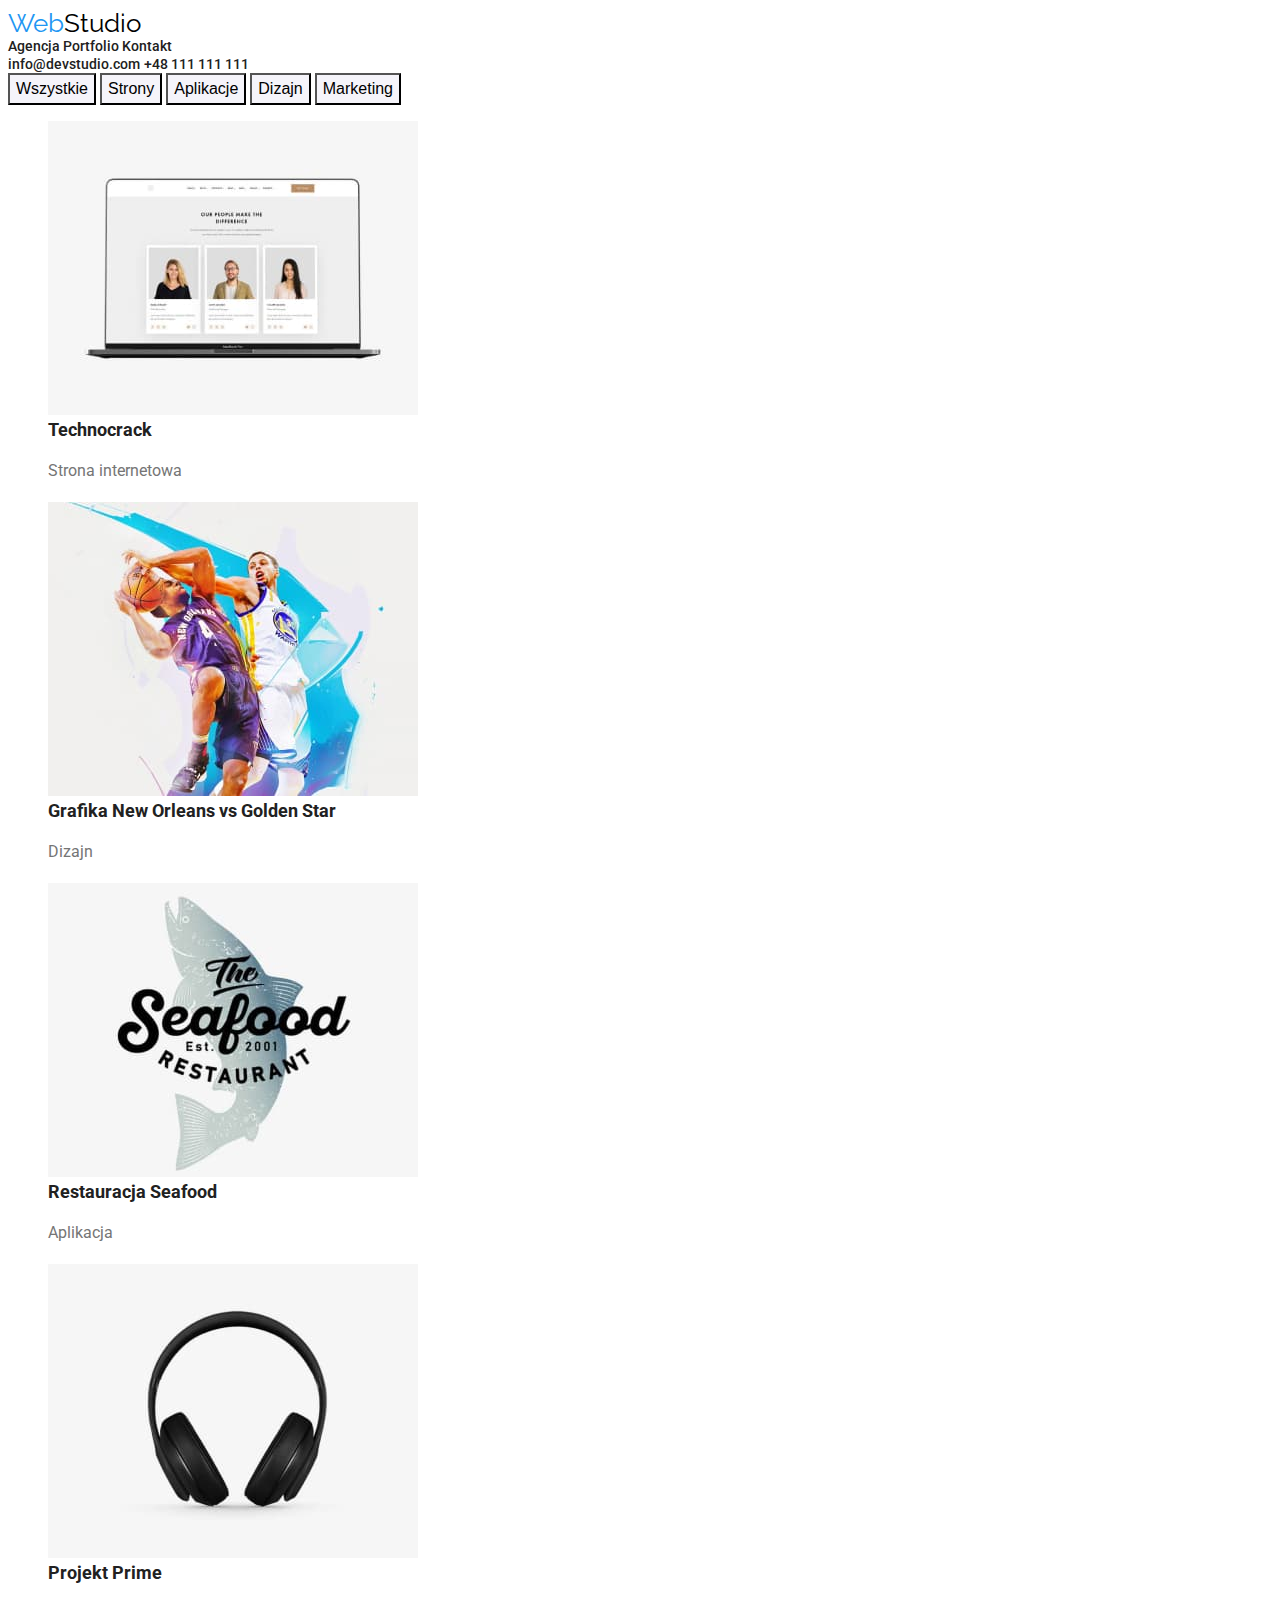
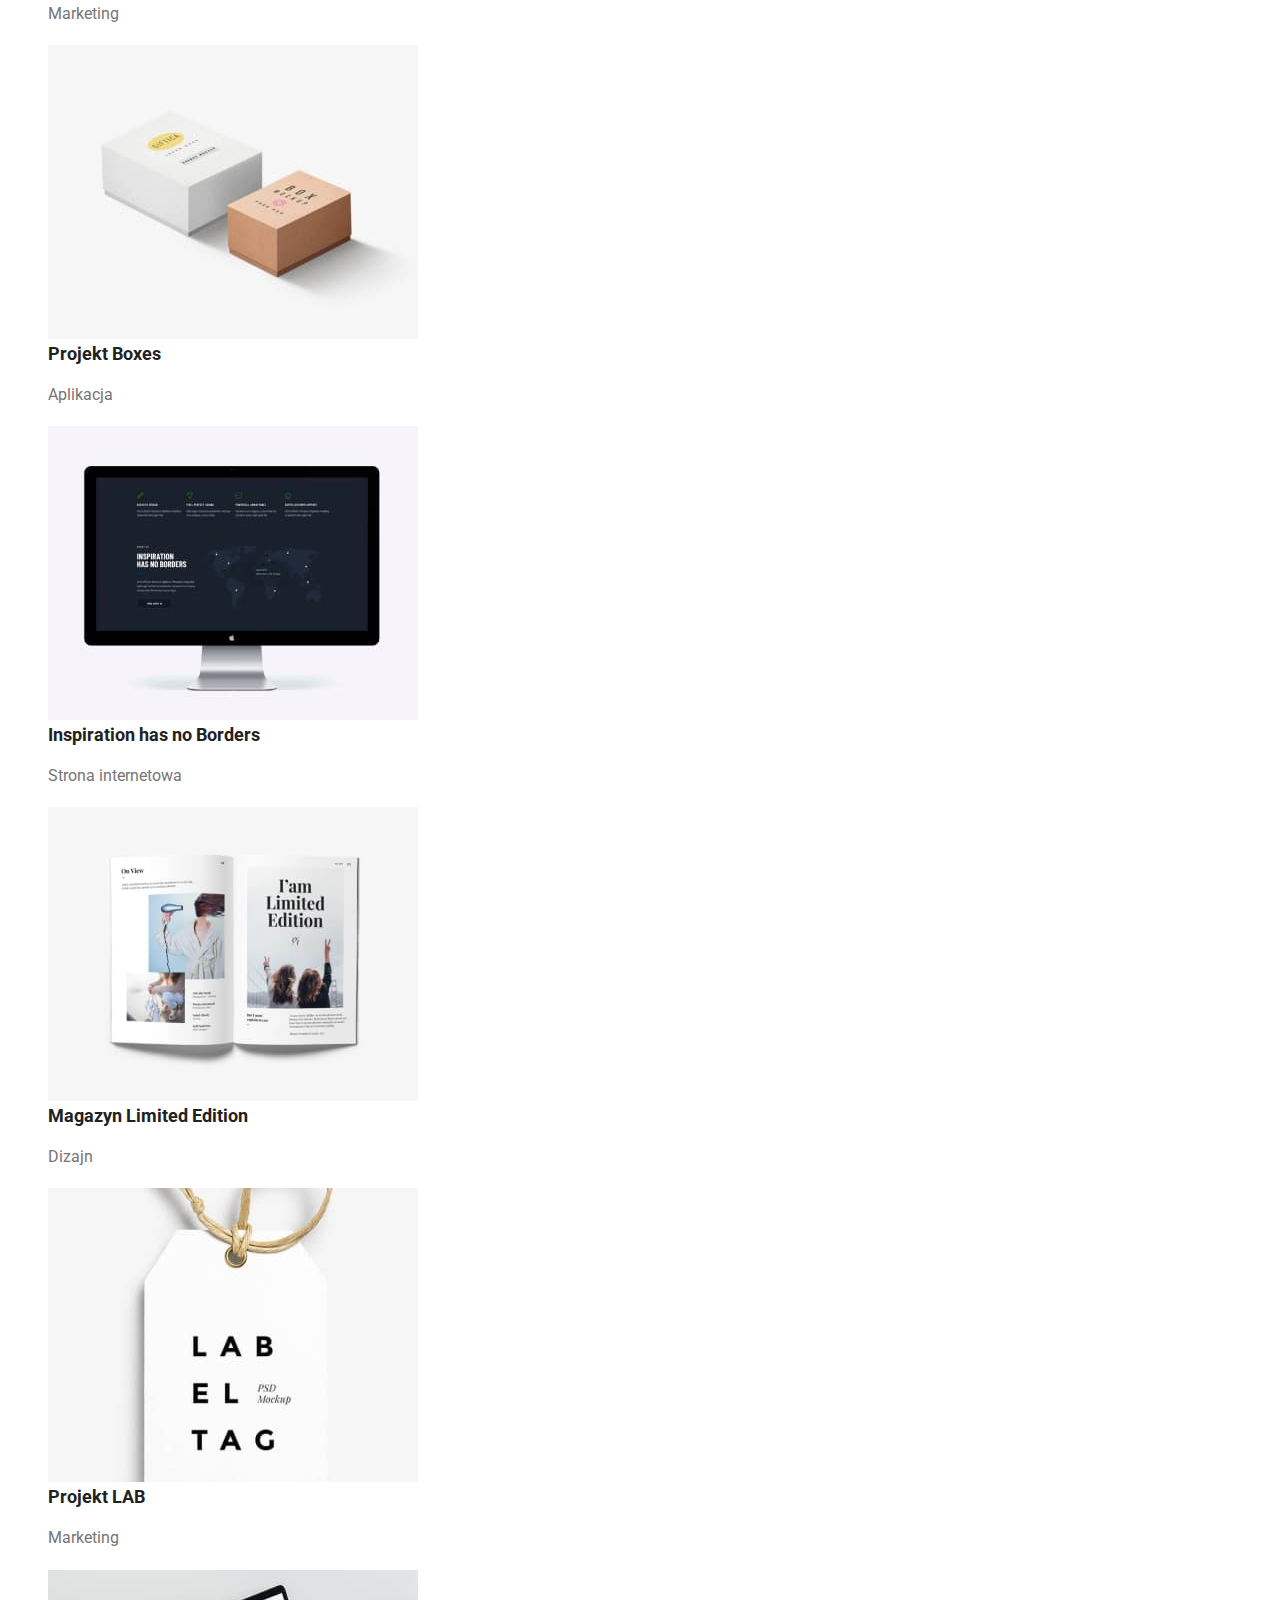
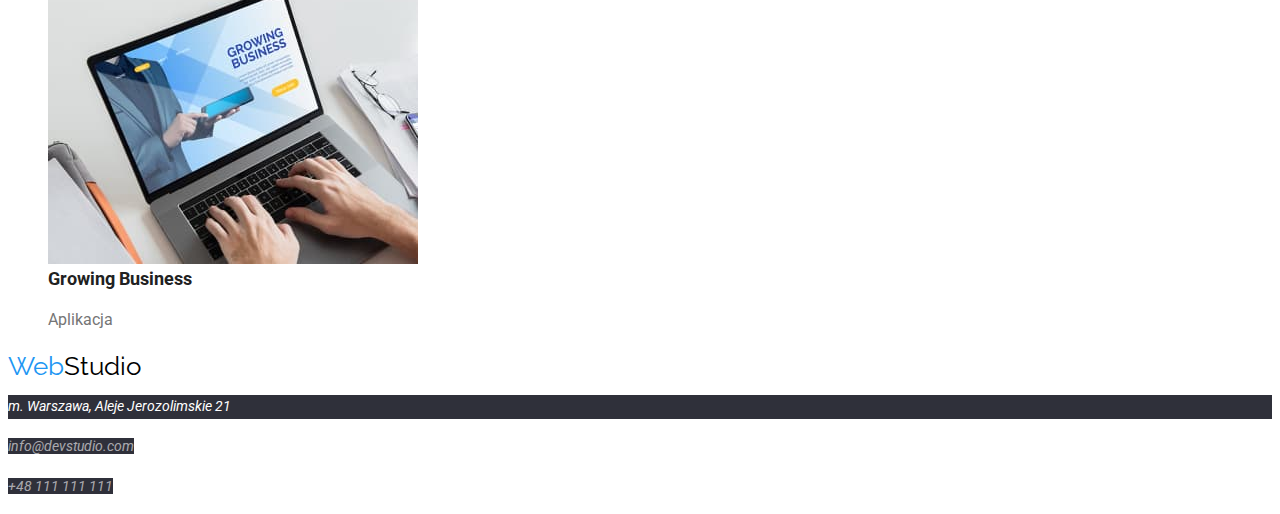
==== portfolio.html @ 7c9293bb "upload from hw-2" ====
<!DOCTYPE html>
<html lang="pl">
  <head>
    <meta charset="UTF-8" />
    <meta http-equiv="X-UA-Compatible" content="IE=edge" />
    <meta name="viewport" content="width=device-width, initial-scale=1.0" />
    <title>Portfolio</title>
    <link rel="preconnect" href="https://fonts.googleapis.com" />
    <link rel="preconnect" href="https://fonts.gstatic.com" crossorigin />
    <link
      href="https://fonts.googleapis.com/css2?family=Raleway:wght@700&family=Roboto:wght@400;500;700;900&display=swap"
      rel="stylesheet"
    />
    <link href="css/styles.css" rel="stylesheet" />
  </head>
  <body>
    <header>
      <a href="/" class="logo"><span class="logo-blue">Web</span>Studio</a>
      <nav class="main-navigation">
        <a href="index.html">Agencja</a>
        <a href="portfolio.html">Portfolio </a>
        <a href="/">Kontakt</a>
      </nav>
      <a href="mailto:info@devstudio.com" class="contact-information"
        >info@devstudio.com</a
      >
      <a href="tel:+48111111111" class="contact-information">+48 111 111 111</a>
    </header>
    <main>
      <div class="filters">
        <button type="button" class="filter-button">Wszystkie</button>
        <button type="button" class="filter-button">Strony</button>
        <button type="button" class="filter-button">Aplikacje</button>
        <button type="button" class="filter-button">Dizajn</button>
        <button type="button" class="filter-button">Marketing</button>
      </div>
      <section>
        <figure>
          <img
            src="images/portfolio-img1.jpg"
            alt="strona internetowa Technocrack"
            width="370"
            height="294"
          />
          <figcaption class="project-title">
            Technocrack
            <p class="project-category">Strona internetowa</p>
          </figcaption>
        </figure>
        <figure>
          <img
            src="images/portfolio-img2.jpg"
            alt="dizajn grafiki sportowej"
            width="370"
            height="294"
          />
          <figcaption class="project-title">
            Grafika New Orleans vs Golden Star
            <p class="project-category">Dizajn</p>
          </figcaption>
        </figure>
        <figure>
          <img
            src="images/portfolio-img3.jpg"
            alt="logo aplikacji restauracji Seafood"
            width="370"
            height="294"
          />
          <figcaption class="project-title">
            Restauracja Seafood
            <p class="project-category">Aplikacja</p>
          </figcaption>
        </figure>
        <figure>
          <img
            src="images/portfolio-img4.jpg"
            alt="słuchawki"
            width="370"
            height="294"
          />
          <figcaption class="project-title">
            Projekt Prime
            <p class="project-category">Marketing</p>
          </figcaption>
        </figure>
        <figure>
          <img
            src="images/portfolio-img5.jpg"
            alt="kartony"
            width="370"
            height="294"
          />
          <figcaption class="project-title">
            Projekt Boxes
            <p class="project-category">Aplikacja</p>
          </figcaption>
        </figure>
        <figure>
          <img
            src="images/portfolio-img6.jpg"
            alt="komputer"
            width="370"
            height="294"
          />
          <figcaption class="project-title">
            Inspiration has no Borders
            <p class="project-category">Strona internetowa</p>
          </figcaption>
        </figure>
        <figure>
          <img
            src="images/portfolio-img7.jpg"
            alt="magazyn otwarty na stronie 22-23"
            width="370"
            height="294"
          />
          <figcaption class="project-title">
            Magazyn Limited Edition
            <p class="project-category">Dizajn</p>
          </figcaption>
        </figure>
        <figure>
          <img
            src="images/portfolio-img8.jpg"
            alt="metka"
            width="370"
            height="294"
          />
          <figcaption class="project-title">
            Projekt LAB
            <p class="project-category">Marketing</p>
          </figcaption>
        </figure>
        <figure>
          <img
            src="images/portfolio-img9.jpg"
            alt="komputer z otwartą aplikacją Growing Business"
            width="370"
            height="294"
          />
          <figcaption class="project-title">
            Growing Business
            <p class="project-category">Aplikacja</p>
          </figcaption>
        </figure>
      </section>
    </main>
    <footer>
      <a href="/" class="logo"><span class="logo-blue">Web</span>Studio</a>
      <address>
        <p class="street-name">m. Warszawa, Aleje Jerozolimskie 21</p>
        <p class="footer-contact-information">
          <a href="mailto:info@devstudio.com">info@devstudio.com</a>
        </p>
        <p class="footer-contact-information">
          <a href="tel:+48111111111">+48 111 111 111</a>
        </p>
      </address>
    </footer>
  </body>
</html>
---- css/styles.css ----
:root {
  --brand-dark-blue: #2f303a;
  --brand-light-blue: #2196f3;
  --main-font-color: #212121;
  --secondary-font-color: #757575;
  --white: #ffffff;
  --grey-background: #f5f4fa;
  --white-faded: rgba(255, 255, 255, 0.6);
}

body {
  font-family: "Roboto", sans-serif;
  color: var(--main-font-color);
}
.logo {
  font-family: "Raleway", sans-serif;
  color: black;
  text-decoration: none;
  font-size: 26px;
}
.logo-blue {
  color: var(--brand-light-blue);
}
.main-navigation {
  font-weight: 500;
  font-size: 14px;
}
.main-navigation a {
  text-decoration: none;
  color: var(--main-font-color);
}

.main-navigation a:visited {
  color: var(--main-font-color);
}

.main-navigation a:hover,
.main-navigation a:focus {
  color: var(--brand-light-blue);
}
.contact-information {
  font-weight: 500;
  font-size: 14px;
  text-decoration: none;
  color: var(--main-font-color);
}
.contact-information:hover,
.contact-information:focus {
  color: var(--brand-light-blue);
}
.slogan {
  color: var(--white);
  background: var(--brand-dark-blue);
  font-weight: 900;
  font-size: 44px;
  line-height: 136%;
}
.order-button {
  background: var(--brand-light-blue);
  color: var(--white);
  font-weight: 700;
  font-size: 16px;
  line-height: 188%;
  cursor: pointer;
}

.order-button:hover {
  color: var(--main-font-color);
  background-color: var(--grey-background);
}

.article-title {
  font-size: 14px;
}
.article-description {
  font-size: 14px;
  line-height: 171%;
  color: var(--secondary-font-color);
}
.section-title {
  font-size: 36px;
}
.team-member {
  font-weight: 500;
  font-size: 16px;
}
.position-name {
  font-size: 16px;
  color: var(--secondary-font-color);
}

.filter-button {
  font-weight: 500;
  font-size: 16px;
  line-height: 162%;
  background: var(--grey-background);
  cursor: pointer;
}
.filter-button:hover,
.filter-button:focus {
  background: var(--brand-light-blue);
  color: var(--white);
}

.street-name {
  color: var(--white);
  background: var(--brand-dark-blue);
  font-size: 14px;
  line-height: 171%;
}
.footer-contact-information a {
  text-decoration: none;
  background: var(--brand-dark-blue);
  font-size: 14px;
  line-height: 171%;
  color: var(--white-faded);
}
.project-title {
  font-weight: 700;
  font-size: 18px;
  line-height: 200%s;
}
.project-category {
  color: var(--secondary-font-color);
  font-weight: 400;
  font-size: 16px;
  line-height: 188%;
}
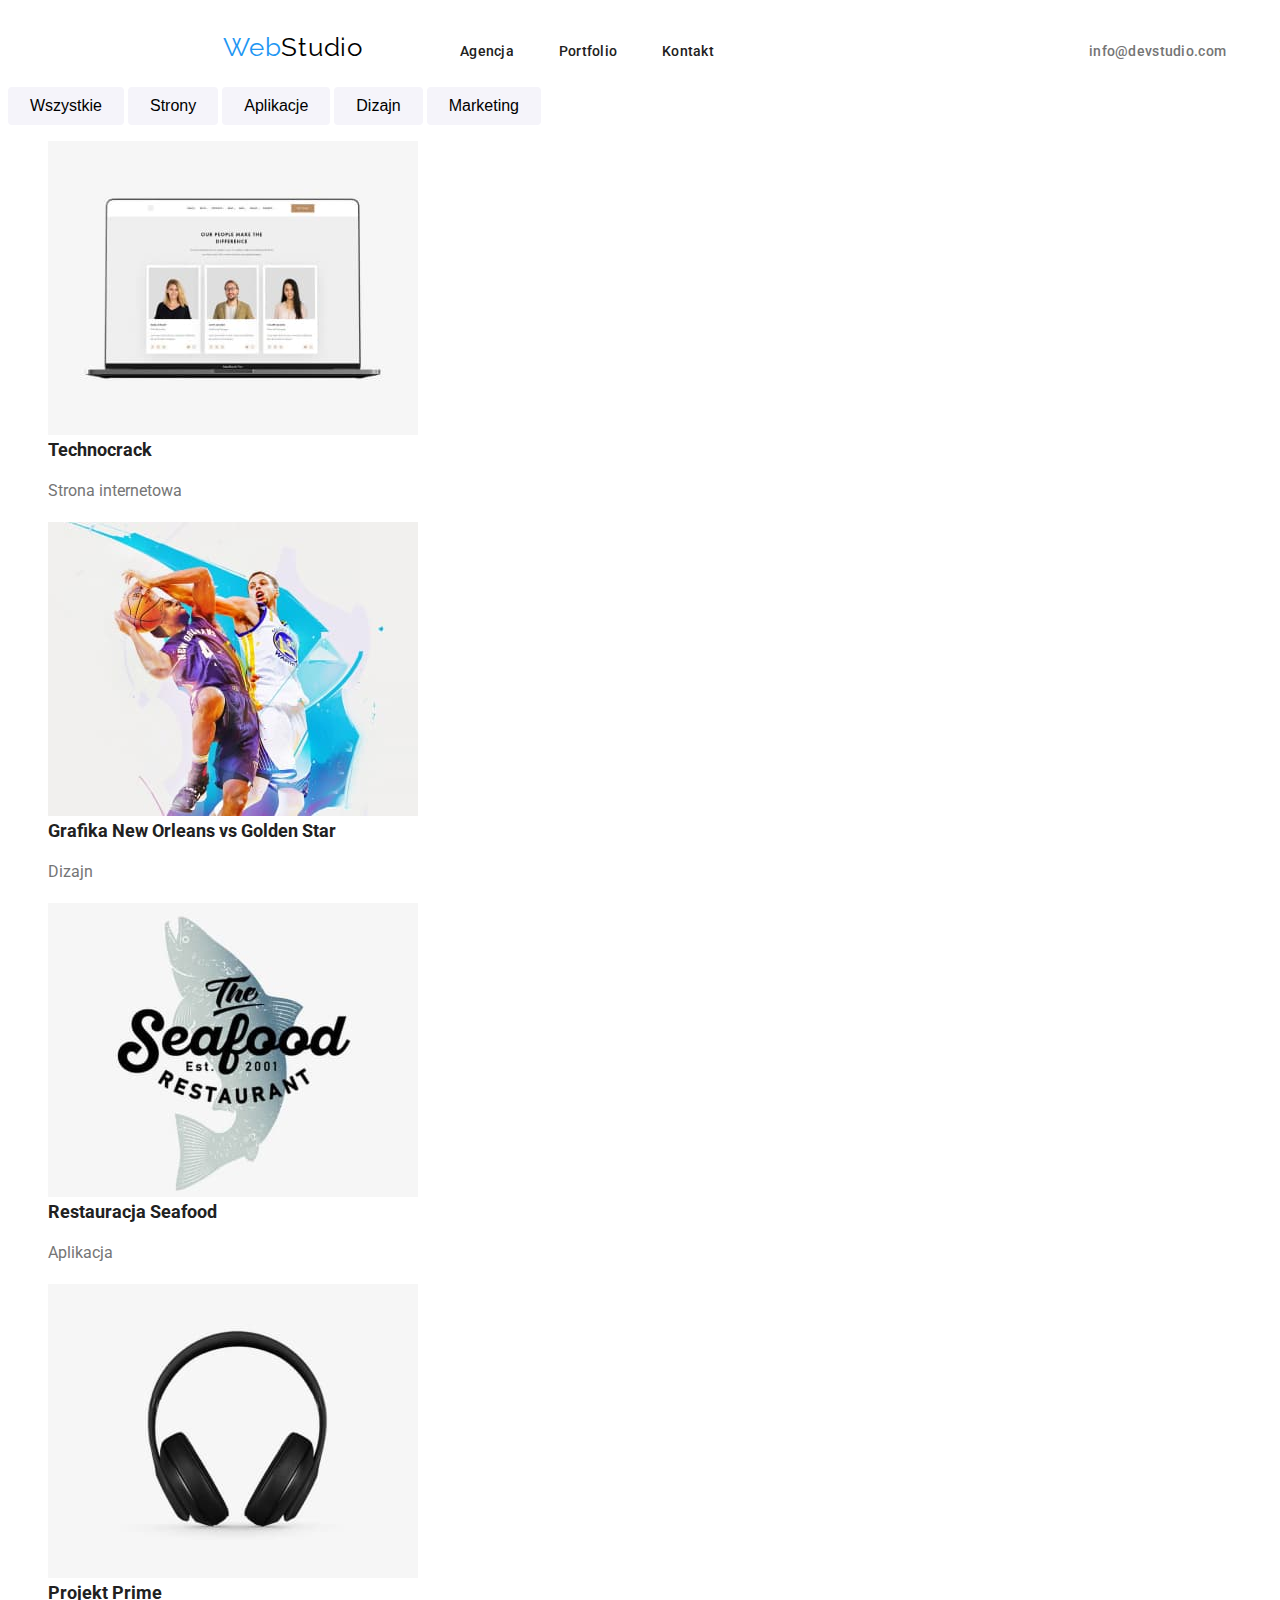
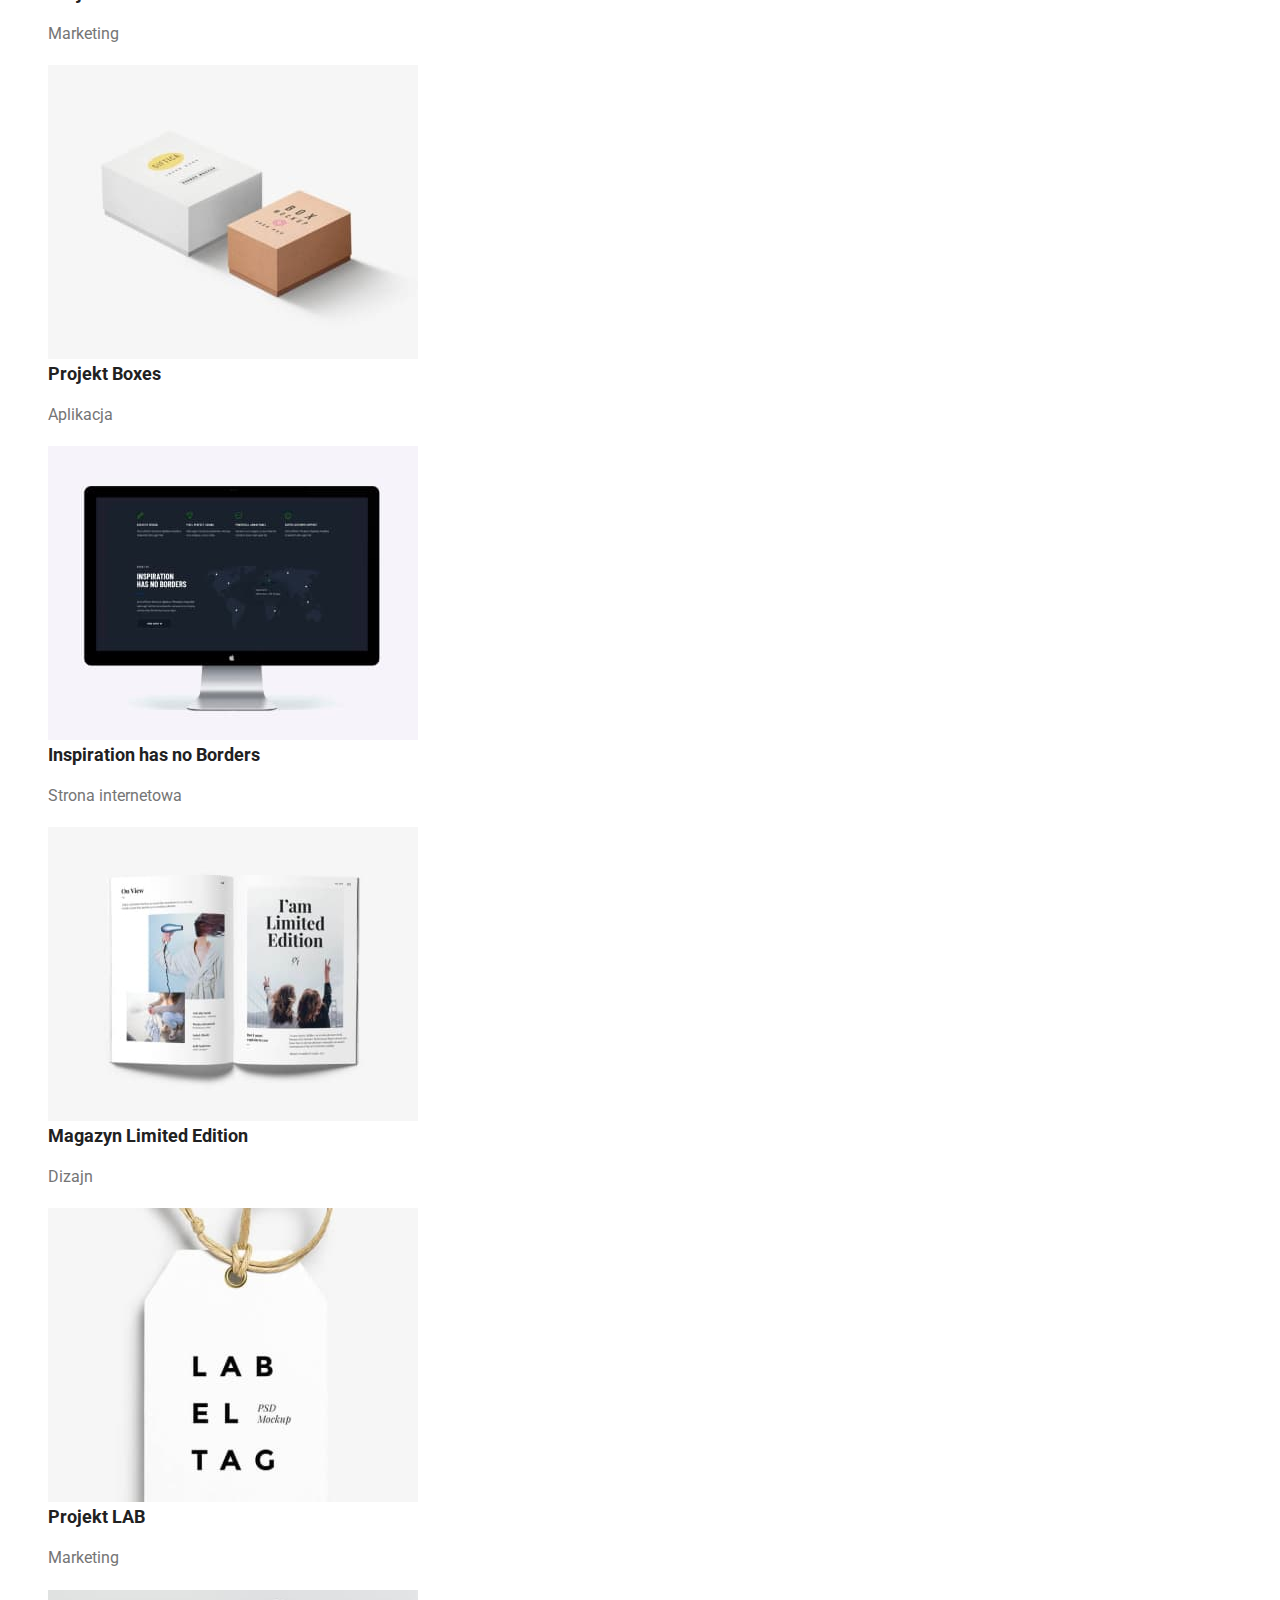
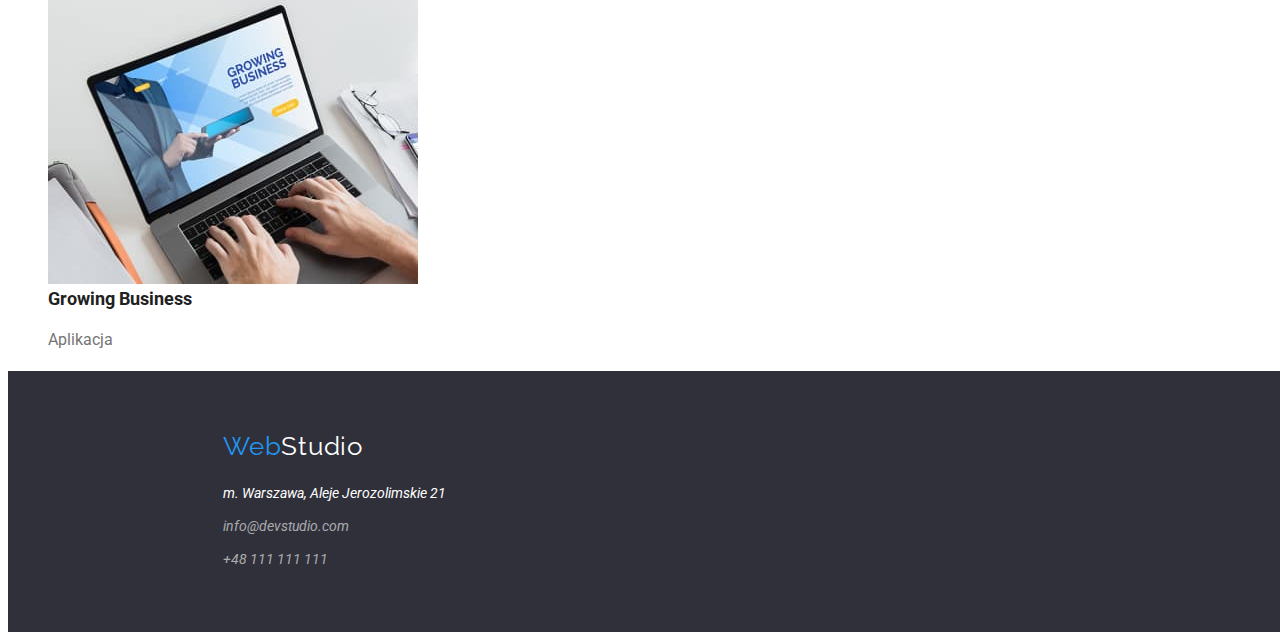
==== commit 41834497: "footer styling" ====
--- a/portfolio.html
+++ b/portfolio.html
@@ -5,6 +5,13 @@
     <meta http-equiv="X-UA-Compatible" content="IE=edge" />
     <meta name="viewport" content="width=device-width, initial-scale=1.0" />
     <title>Portfolio</title>
+    <link
+      rel="stylesheet"
+      href="https://cdnjs.cloudflare.com/ajax/libs/modern-normalize/2.0.0/modern-normalize.min.css"
+      integrity="sha512-4xo8blKMVCiXpTaLzQSLSw3KFOVPWhm/TRtuPVc4WG6kUgjH6J03IBuG7JZPkcWMxJ5huwaBpOpnwYElP/m6wg=="
+      crossorigin="anonymous"
+      referrerpolicy="no-referrer"
+    />
     <link rel="preconnect" href="https://fonts.googleapis.com" />
     <link rel="preconnect" href="https://fonts.gstatic.com" crossorigin />
     <link
@@ -146,7 +153,9 @@
       </section>
     </main>
     <footer>
-      <a href="/" class="logo"><span class="logo-blue">Web</span>Studio</a>
+      <a href="/" class="logo-footer"
+        ><span class="logo-blue">Web</span>Studio</a
+      >
       <address>
         <p class="street-name">m. Warszawa, Aleje Jerozolimskie 21</p>
         <p class="footer-contact-information">
--- a/css/styles.css
+++ b/css/styles.css
@@ -11,12 +11,16 @@
 body {
   font-family: "Roboto", sans-serif;
   color: var(--main-font-color);
+  width: 1600px;
 }
 .logo {
   font-family: "Raleway", sans-serif;
   color: black;
   text-decoration: none;
   font-size: 26px;
+  display: inline-block;
+  margin: 24px 93px 25px 215px;
+  letter-spacing: 0.03em;
 }
 .logo-blue {
   color: var(--brand-light-blue);
@@ -24,6 +28,11 @@
 .main-navigation {
   font-weight: 500;
   font-size: 14px;
+  display: inline-flex;
+  width: 254px;
+  justify-content: space-between;
+  margin-right: 371px;
+  letter-spacing: 0.02em;
 }
 .main-navigation a {
   text-decoration: none;
@@ -42,18 +51,32 @@
   font-weight: 500;
   font-size: 14px;
   text-decoration: none;
-  color: var(--main-font-color);
+  color: var(--secondary-font-color);
+  margin-right: 50px;
+  letter-spacing: 0.02em;
+}
+.contact-information:last-child {
+  margin-right: auto;
 }
 .contact-information:hover,
 .contact-information:focus {
   color: var(--brand-light-blue);
 }
+.container-slogan {
+  background: var(--brand-dark-blue);
+  padding-block: 200px;
+}
 .slogan {
   color: var(--white);
-  background: var(--brand-dark-blue);
   font-weight: 900;
   font-size: 44px;
   line-height: 136%;
+  padding-inline: 452px;
+  margin-top: 0px;
+  margin-bottom: 30px;
+  text-align: center;
+  text-transform: uppercase;
+  letter-spacing: 0.06em;
 }
 .order-button {
   background: var(--brand-light-blue);
@@ -62,6 +85,11 @@
   font-size: 16px;
   line-height: 188%;
   cursor: pointer;
+  border-width: 0px;
+  border-radius: 4px;
+  padding: 10px 41px 10px 42px;
+  margin-left: 700px;
+  letter-spacing: 0.06em;
 }
 
 .order-button:hover {
@@ -69,24 +97,78 @@
   background-color: var(--grey-background);
 }
 
+.articles {
+  display: flex;
+  padding-inline: 215px;
+  padding-block: 94px;
+  justify-content: space-between;
+}
+
 .article-title {
   font-size: 14px;
+  letter-spacing: 0.03em;
+  text-transform: uppercase;
 }
 .article-description {
   font-size: 14px;
   line-height: 171%;
   color: var(--secondary-font-color);
+  letter-spacing: 0.03em;
+  width: 270px;
+  margin-top: 10px;
+  margin-bottom: 0px;
+}
+.articles:last-child {
+  margin-right: 0px;
 }
 .section-title {
   font-size: 36px;
+  text-align: center;
+  line-height: 1.2;
+  margin-top: 0px;
+  margin-bottom: 50px;
+  letter-spacing: 0.03em;
+}
+.activities {
+  padding-bottom: 94px;
+  padding-inline: 215px;
+  font-size: 0px;
+}
+.activities img {
+  display: inline-block;
+  margin-right: 30px;
+}
+.activities img:last-of-type {
+  margin-right: 0px;
+}
+
+.team-members {
+  background-color: var(--grey-background);
+  padding-block: 94px;
+  font-size: 0px;
+  padding-inline: 215px;
 }
 .team-member {
-  font-weight: 500;
-  font-size: 16px;
+  display: inline-block;
+  background-color: var(--white);
+  margin-right: 30px;
+}
+.team-member:last-of-type {
+  margin-right: 0px;
+}
+.team-member-name {
+  font-weight: 500;
+  font-size: 16px;
+  margin-top: 30px;
+  margin-bottom: 10px;
+  text-align: center;
 }
 .position-name {
   font-size: 16px;
   color: var(--secondary-font-color);
+  margin-top: 10px;
+  margin-bottom: 30px;
+  text-align: center;
 }
 
 .filter-button {
@@ -95,6 +177,9 @@
   line-height: 162%;
   background: var(--grey-background);
   cursor: pointer;
+  border-width: 0px;
+  border-radius: 4px;
+  padding: 6px 22px;
 }
 .filter-button:hover,
 .filter-button:focus {
@@ -104,16 +189,34 @@
 
 .street-name {
   color: var(--white);
-  background: var(--brand-dark-blue);
   font-size: 14px;
   line-height: 171%;
+  margin: 0px 1138px 0px 215px;
+}
+footer {
+  background-color: var(--brand-dark-blue);
+}
+.logo-footer {
+  font-family: "Raleway", sans-serif;
+  color: var(--white);
+  text-decoration: none;
+  font-size: 26px;
+  line-height: 1.2;
+  display: inline-block;
+  margin: 60px 1240px 20px 215px;
+  letter-spacing: 0.03em;
 }
 .footer-contact-information a {
   text-decoration: none;
-  background: var(--brand-dark-blue);
   font-size: 14px;
   line-height: 171%;
   color: var(--white-faded);
+}
+.footer-contact-information {
+  margin: 9px 1154px 0px 215px;
+}
+address {
+  padding-bottom: 60px;
 }
 .project-title {
   font-weight: 700;
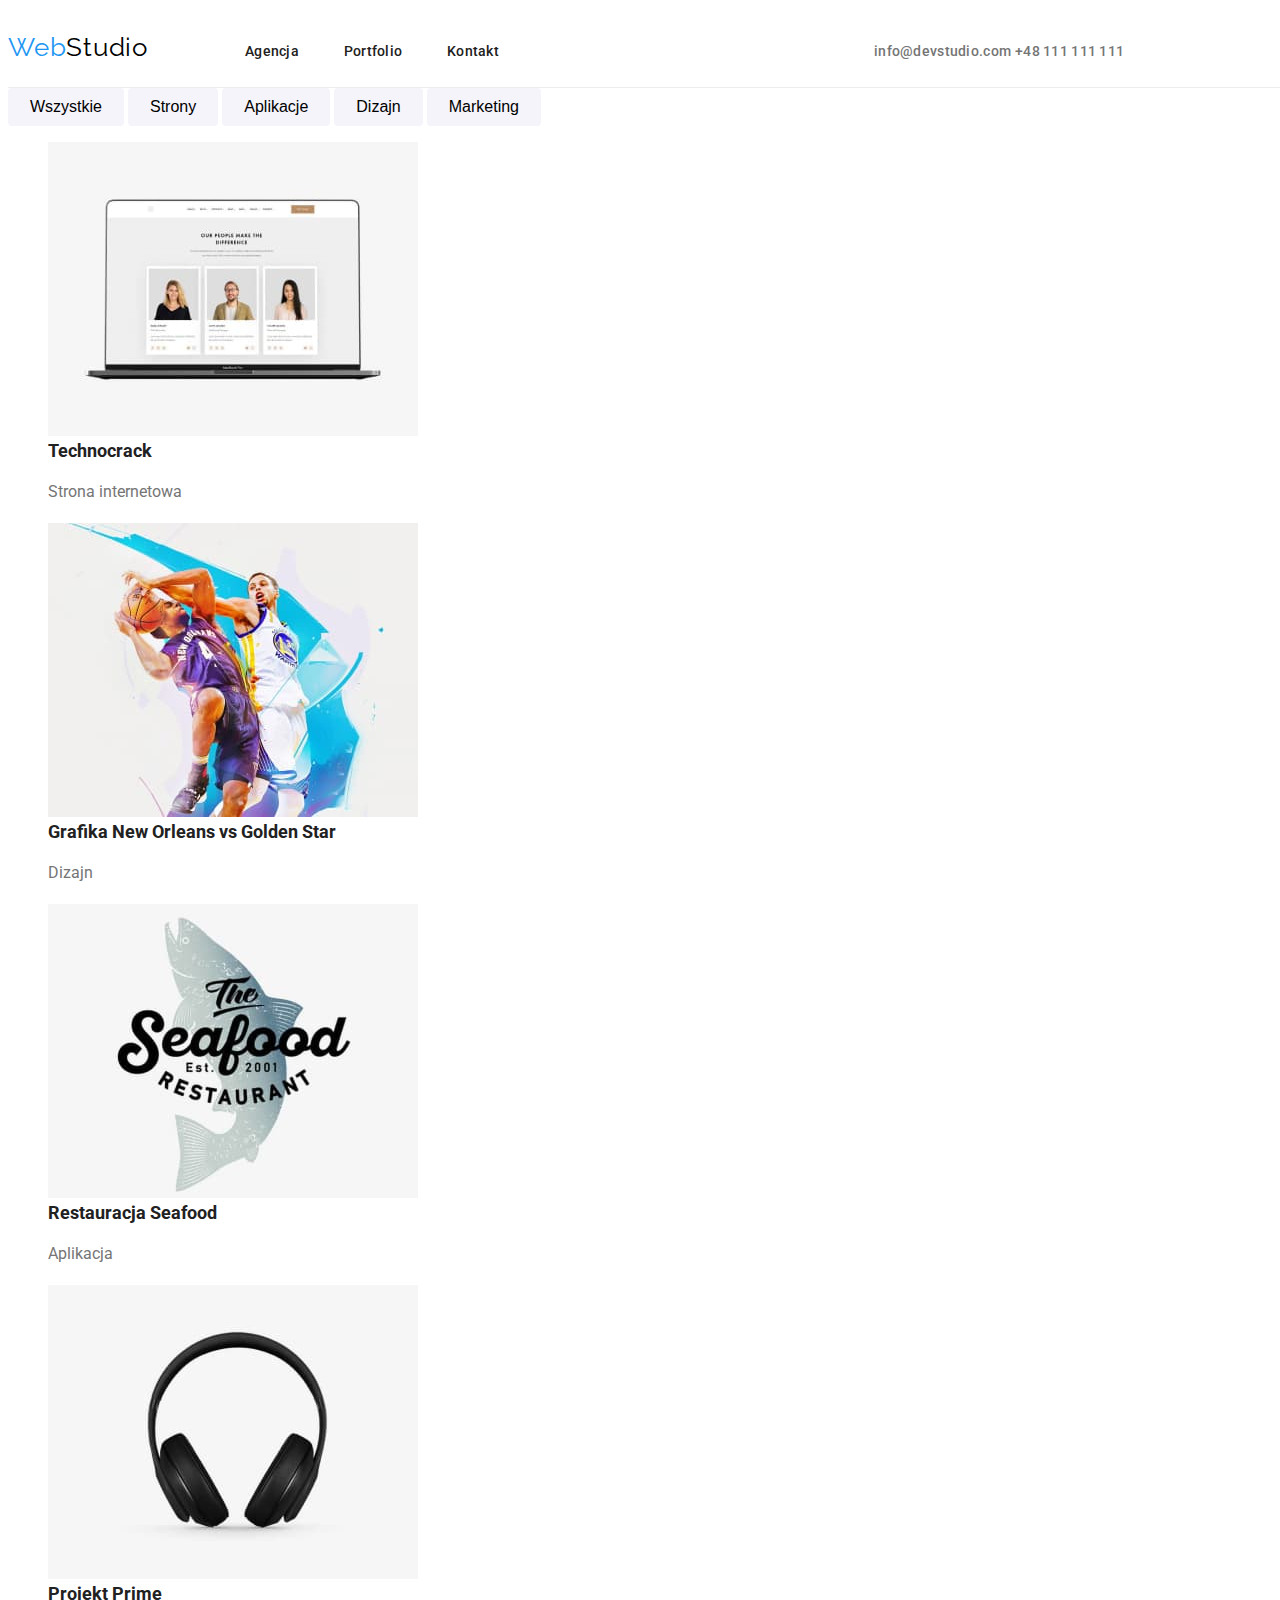
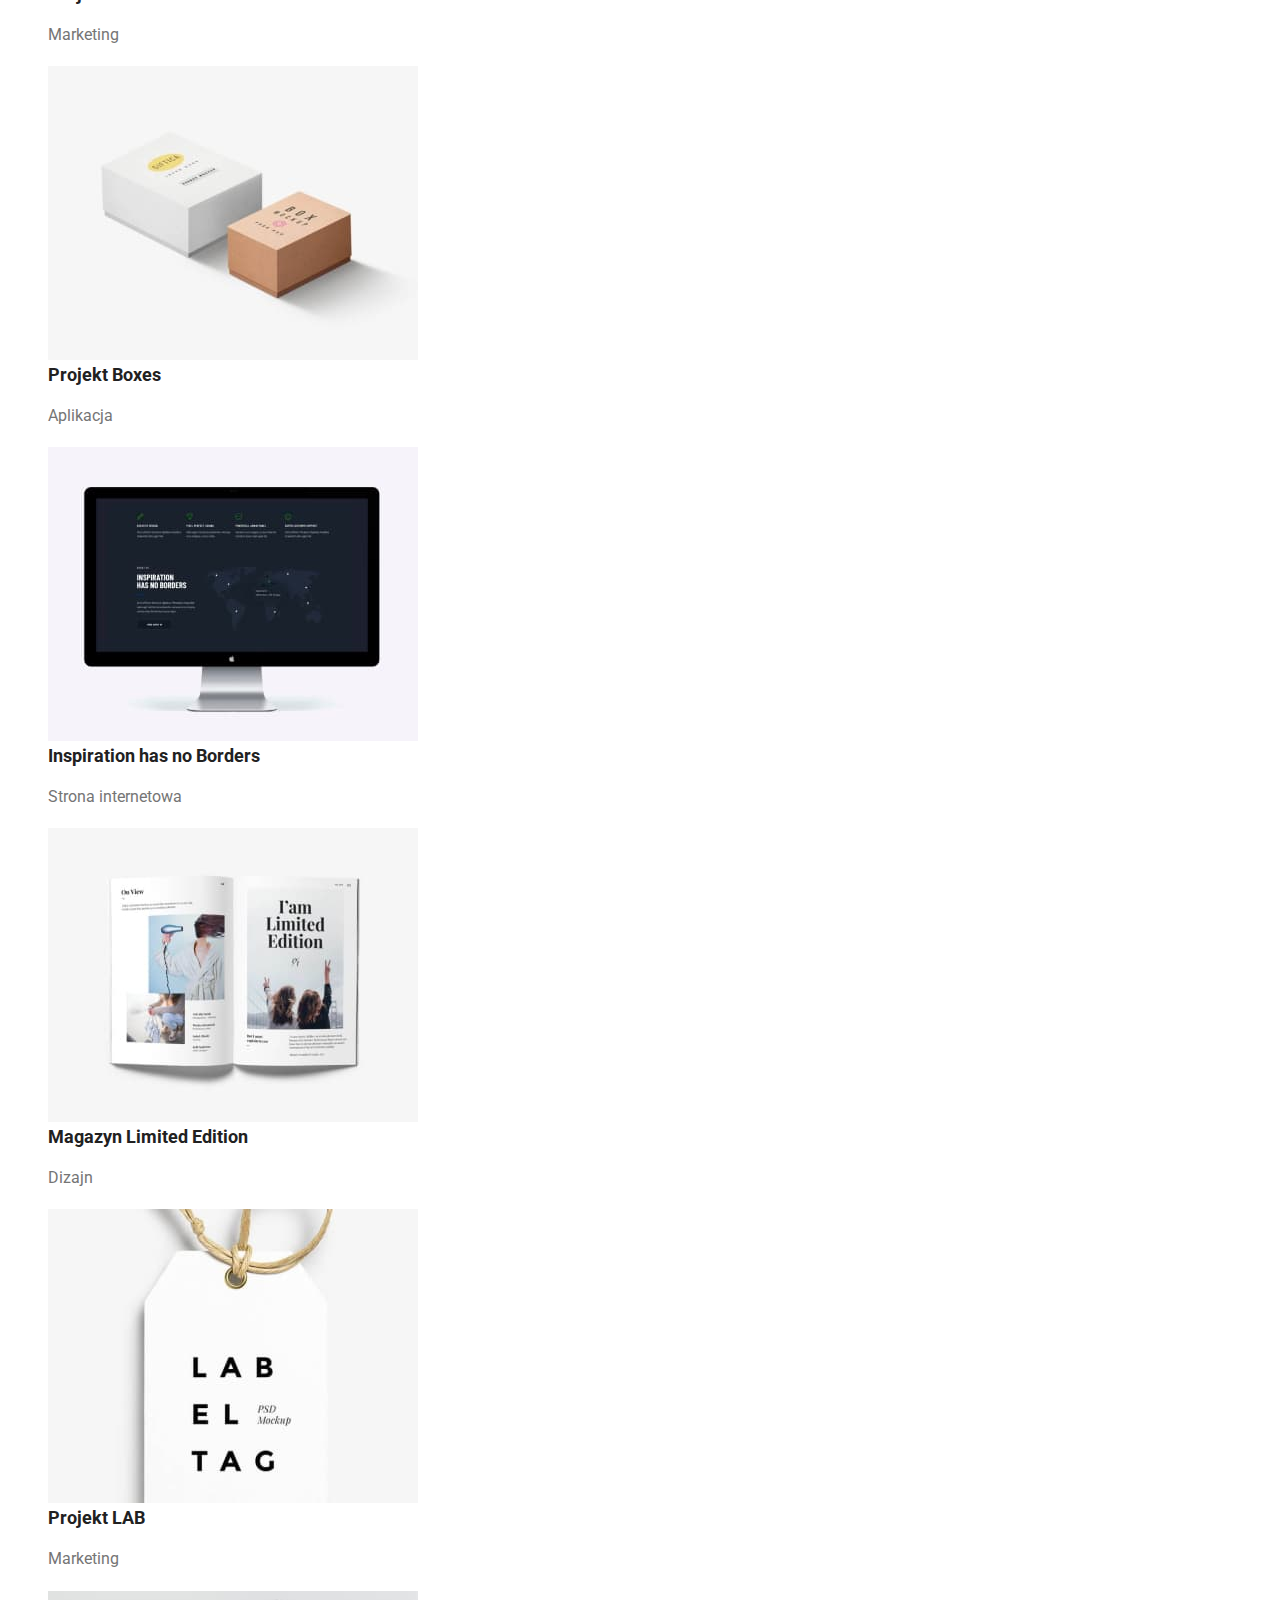
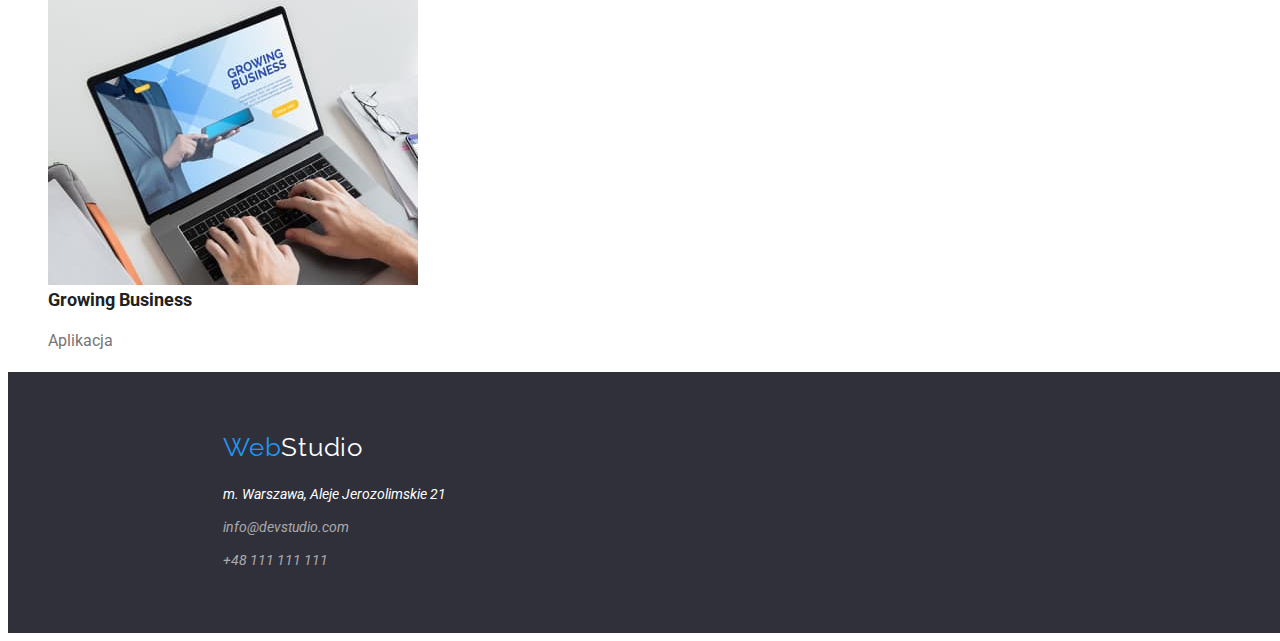
==== commit 5b2d1823: "put footer in 1200px container" ====
--- a/portfolio.html
+++ b/portfolio.html
@@ -153,18 +153,20 @@
       </section>
     </main>
     <footer>
-      <a href="/" class="logo-footer"
-        ><span class="logo-blue">Web</span>Studio</a
-      >
-      <address>
-        <p class="street-name">m. Warszawa, Aleje Jerozolimskie 21</p>
-        <p class="footer-contact-information">
-          <a href="mailto:info@devstudio.com">info@devstudio.com</a>
-        </p>
-        <p class="footer-contact-information">
-          <a href="tel:+48111111111">+48 111 111 111</a>
-        </p>
-      </address>
+      <div class="container">
+        <a href="/" class="logo-footer"
+          ><span class="logo-blue">Web</span>Studio</a
+        >
+        <address>
+          <p class="street-name">m. Warszawa, Aleje Jerozolimskie 21</p>
+          <p class="footer-contact-information">
+            <a href="mailto:info@devstudio.com">info@devstudio.com</a>
+          </p>
+          <p class="footer-contact-information">
+            <a href="tel:+48111111111">+48 111 111 111</a>
+          </p>
+        </address>
+      </div>
     </footer>
   </body>
 </html>
--- a/css/styles.css
+++ b/css/styles.css
@@ -6,12 +6,20 @@
   --white: #ffffff;
   --grey-background: #f5f4fa;
   --white-faded: rgba(255, 255, 255, 0.6);
-}
-
+  width: 1600px;
+}
+header {
+  border-bottom: 1px solid #ececec;
+}
 body {
   font-family: "Roboto", sans-serif;
   color: var(--main-font-color);
-  width: 1600px;
+}
+.container {
+  width: 1200px;
+  margin-left: 200px;
+  margin-right: 200px;
+  padding-inline: 15px;
 }
 .logo {
   font-family: "Raleway", sans-serif;
@@ -19,7 +27,9 @@
   text-decoration: none;
   font-size: 26px;
   display: inline-block;
-  margin: 24px 93px 25px 215px;
+  margin-top: 24px;
+  margin-bottom: 25px;
+  margin-right: 93px;
   letter-spacing: 0.03em;
 }
 .logo-blue {
@@ -51,13 +61,17 @@
   font-weight: 500;
   font-size: 14px;
   text-decoration: none;
-  color: var(--secondary-font-color);
+
+  color: var(--secondary-font-color);
+  letter-spacing: 0.02em;
+}
+.contact-information:last-child {
+  margin-right: 0px;
+}
+.container a[href="mailto:info@devstudio.com"] {
   margin-right: 50px;
-  letter-spacing: 0.02em;
-}
-.contact-information:last-child {
-  margin-right: auto;
-}
+}
+
 .contact-information:hover,
 .contact-information:focus {
   color: var(--brand-light-blue);
@@ -71,7 +85,7 @@
   font-weight: 900;
   font-size: 44px;
   line-height: 136%;
-  padding-inline: 452px;
+  padding-inline: 237px;
   margin-top: 0px;
   margin-bottom: 30px;
   text-align: center;
@@ -88,7 +102,7 @@
   border-width: 0px;
   border-radius: 4px;
   padding: 10px 41px 10px 42px;
-  margin-left: 700px;
+  margin-left: 485px;
   letter-spacing: 0.06em;
 }
 
@@ -99,7 +113,6 @@
 
 .articles {
   display: flex;
-  padding-inline: 215px;
   padding-block: 94px;
   justify-content: space-between;
 }
@@ -131,7 +144,6 @@
 }
 .activities {
   padding-bottom: 94px;
-  padding-inline: 215px;
   font-size: 0px;
 }
 .activities img {
@@ -146,7 +158,6 @@
   background-color: var(--grey-background);
   padding-block: 94px;
   font-size: 0px;
-  padding-inline: 215px;
 }
 .team-member {
   display: inline-block;
@@ -191,7 +202,7 @@
   color: var(--white);
   font-size: 14px;
   line-height: 171%;
-  margin: 0px 1138px 0px 215px;
+  margin-block: 0px;
 }
 footer {
   background-color: var(--brand-dark-blue);
@@ -203,7 +214,8 @@
   font-size: 26px;
   line-height: 1.2;
   display: inline-block;
-  margin: 60px 1240px 20px 215px;
+  margin-top: 60px;
+  margin-bottom: 20px;
   letter-spacing: 0.03em;
 }
 .footer-contact-information a {
@@ -213,7 +225,8 @@
   color: var(--white-faded);
 }
 .footer-contact-information {
-  margin: 9px 1154px 0px 215px;
+  margin-top: 9px;
+  margin-bottom: 0px;
 }
 address {
   padding-bottom: 60px;
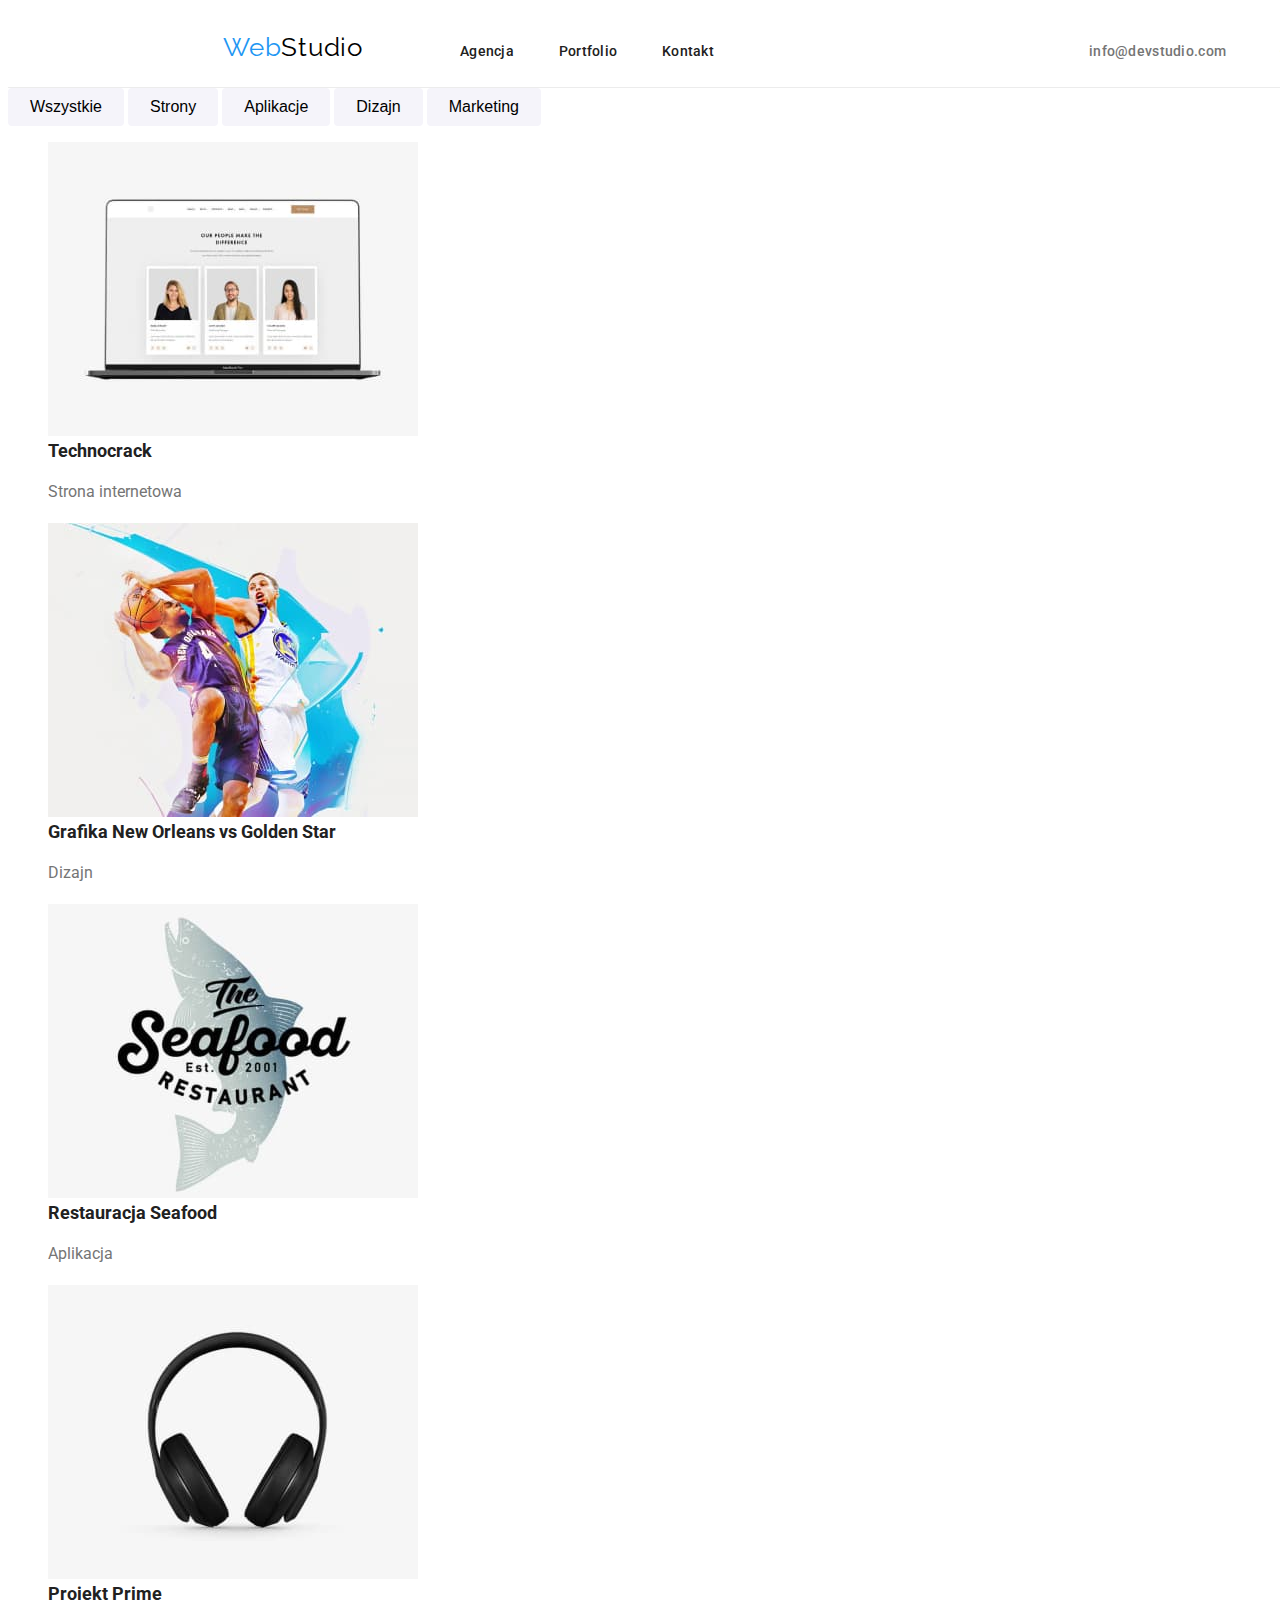
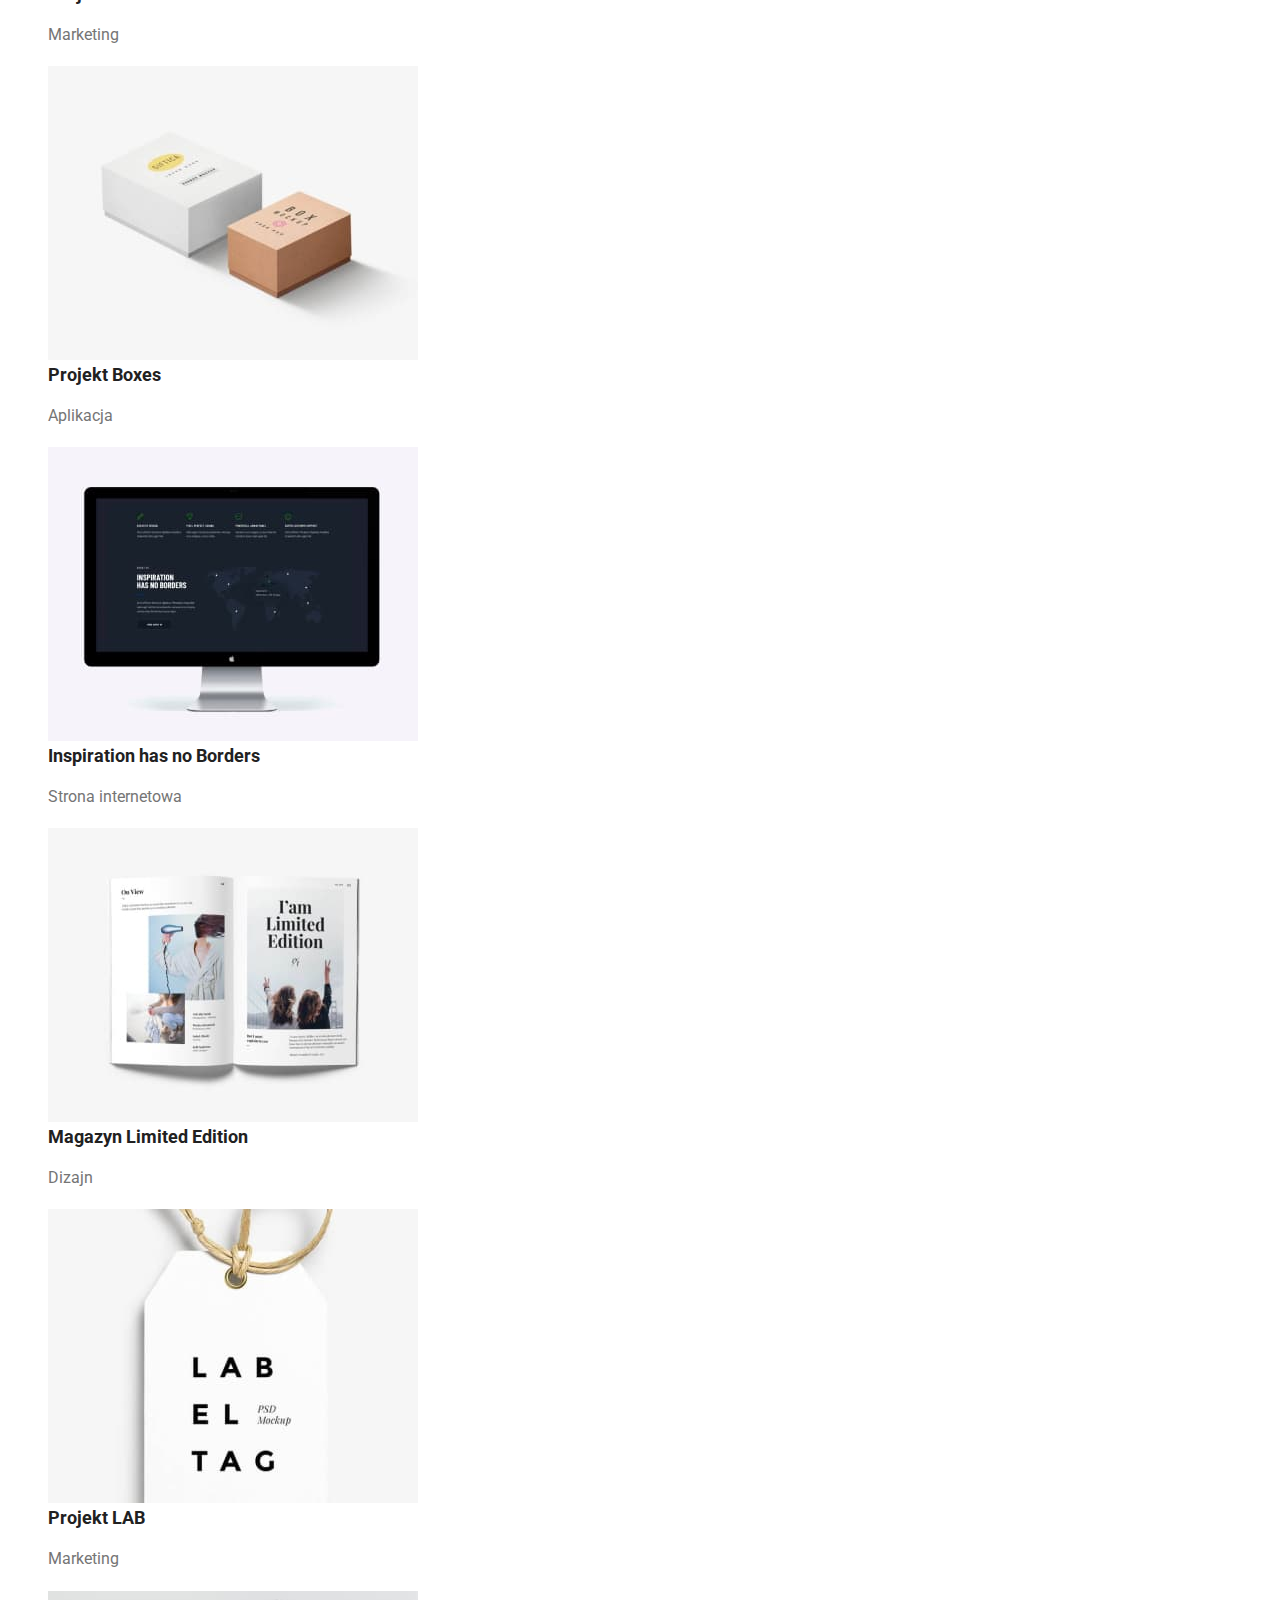
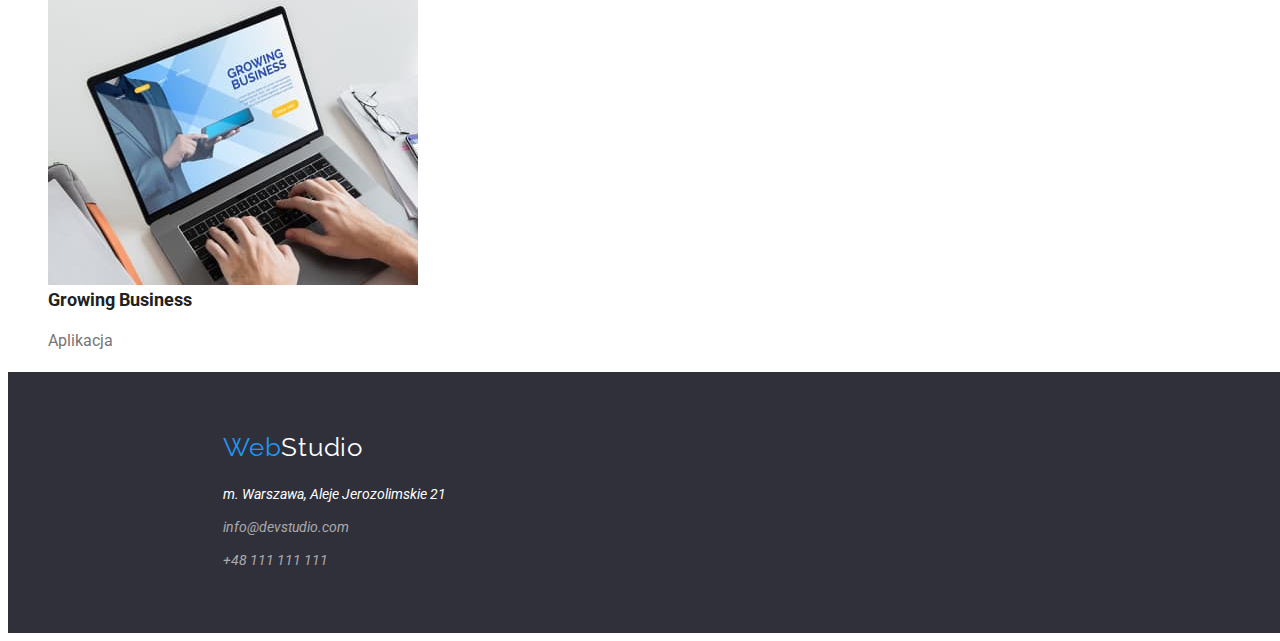
==== commit 99b7c5f7: "Update portfolio.html" ====
--- a/portfolio.html
+++ b/portfolio.html
@@ -22,16 +22,20 @@
   </head>
   <body>
     <header>
-      <a href="/" class="logo"><span class="logo-blue">Web</span>Studio</a>
-      <nav class="main-navigation">
-        <a href="index.html">Agencja</a>
-        <a href="portfolio.html">Portfolio </a>
-        <a href="/">Kontakt</a>
-      </nav>
-      <a href="mailto:info@devstudio.com" class="contact-information"
-        >info@devstudio.com</a
-      >
-      <a href="tel:+48111111111" class="contact-information">+48 111 111 111</a>
+      <div class="container">
+        <a href="/" class="logo"><span class="logo-blue">Web</span>Studio</a>
+        <nav class="main-navigation">
+          <a href="index.html">Agencja</a>
+          <a href="portfolio.html">Portfolio </a>
+          <a href="/">Kontakt </a>
+        </nav>
+        <a href="mailto:info@devstudio.com" class="contact-information"
+          >info@devstudio.com</a
+        >
+        <a href="tel:+48111111111" class="contact-information"
+          >+48 111 111 111</a
+        >
+      </div>
     </header>
     <main>
       <div class="filters">
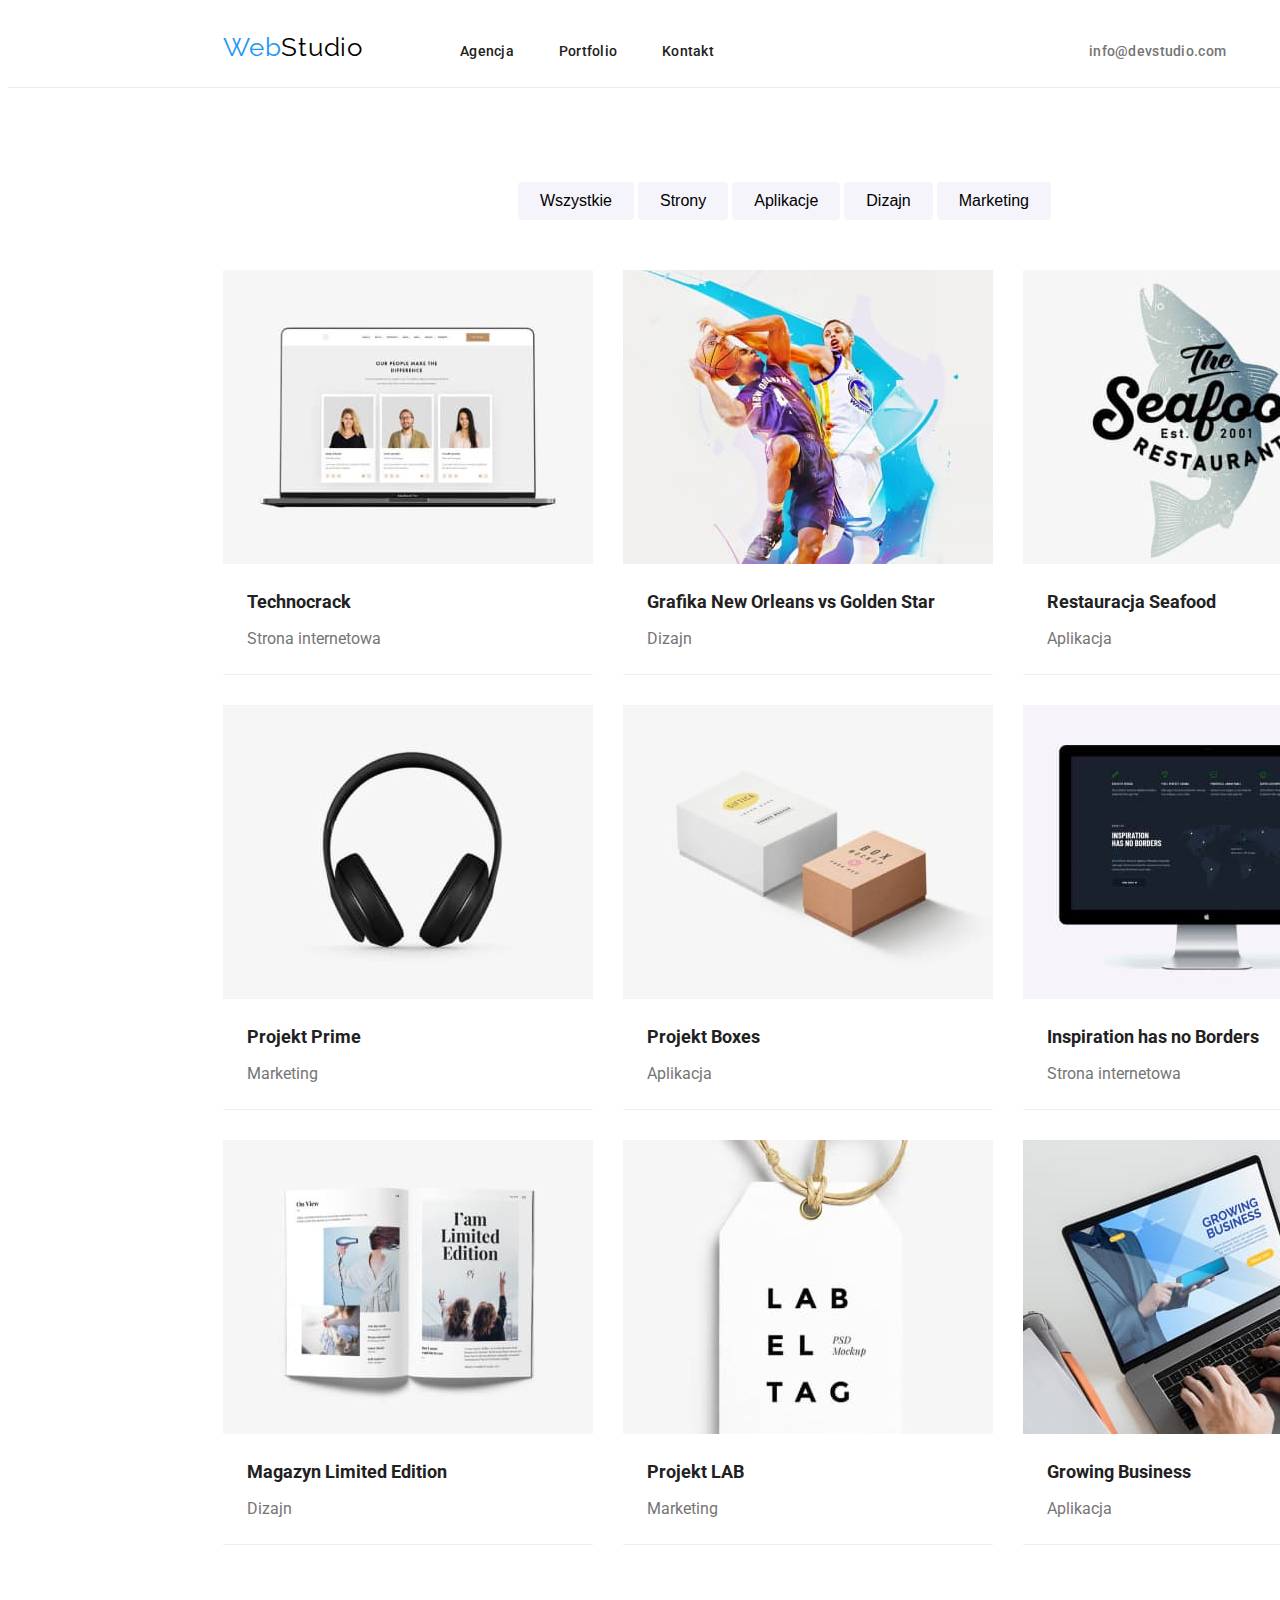
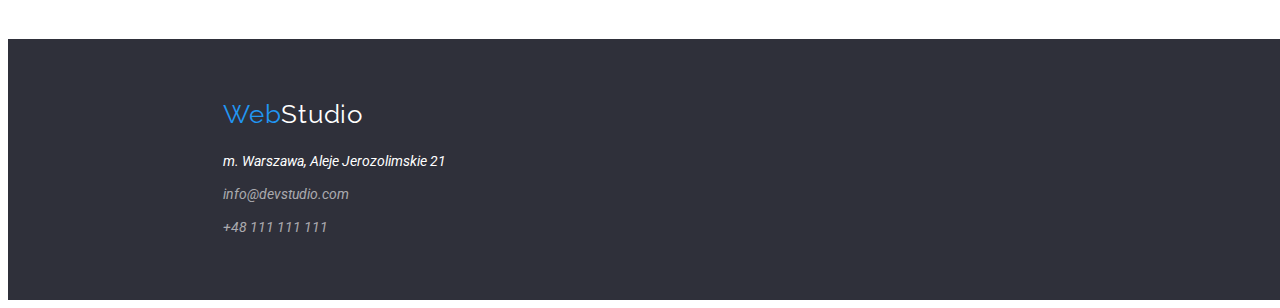
==== commit 019e2b1b: "styling page 2 - portfolio" ====
--- a/portfolio.html
+++ b/portfolio.html
@@ -38,123 +38,127 @@
       </div>
     </header>
     <main>
-      <div class="filters">
-        <button type="button" class="filter-button">Wszystkie</button>
-        <button type="button" class="filter-button">Strony</button>
-        <button type="button" class="filter-button">Aplikacje</button>
-        <button type="button" class="filter-button">Dizajn</button>
-        <button type="button" class="filter-button">Marketing</button>
+      <div class="section">
+        <div class="container">
+          <div class="filters">
+            <button type="button" class="filter-button">Wszystkie</button>
+            <button type="button" class="filter-button">Strony</button>
+            <button type="button" class="filter-button">Aplikacje</button>
+            <button type="button" class="filter-button">Dizajn</button>
+            <button type="button" class="filter-button">Marketing</button>
+          </div>
+          <section class="projects">
+            <figure>
+              <img
+                src="images/portfolio-img1.jpg"
+                alt="strona internetowa Technocrack"
+                width="370"
+                height="294"
+              />
+              <figcaption class="project-title">
+                Technocrack
+                <p class="project-category">Strona internetowa</p>
+              </figcaption>
+            </figure>
+            <figure>
+              <img
+                src="images/portfolio-img2.jpg"
+                alt="dizajn grafiki sportowej"
+                width="370"
+                height="294"
+              />
+              <figcaption class="project-title">
+                Grafika New Orleans vs Golden Star
+                <p class="project-category">Dizajn</p>
+              </figcaption>
+            </figure>
+            <figure>
+              <img
+                src="images/portfolio-img3.jpg"
+                alt="logo aplikacji restauracji Seafood"
+                width="370"
+                height="294"
+              />
+              <figcaption class="project-title">
+                Restauracja Seafood
+                <p class="project-category">Aplikacja</p>
+              </figcaption>
+            </figure>
+            <figure>
+              <img
+                src="images/portfolio-img4.jpg"
+                alt="słuchawki"
+                width="370"
+                height="294"
+              />
+              <figcaption class="project-title">
+                Projekt Prime
+                <p class="project-category">Marketing</p>
+              </figcaption>
+            </figure>
+            <figure>
+              <img
+                src="images/portfolio-img5.jpg"
+                alt="kartony"
+                width="370"
+                height="294"
+              />
+              <figcaption class="project-title">
+                Projekt Boxes
+                <p class="project-category">Aplikacja</p>
+              </figcaption>
+            </figure>
+            <figure>
+              <img
+                src="images/portfolio-img6.jpg"
+                alt="komputer"
+                width="370"
+                height="294"
+              />
+              <figcaption class="project-title">
+                Inspiration has no Borders
+                <p class="project-category">Strona internetowa</p>
+              </figcaption>
+            </figure>
+            <figure>
+              <img
+                src="images/portfolio-img7.jpg"
+                alt="magazyn otwarty na stronie 22-23"
+                width="370"
+                height="294"
+              />
+              <figcaption class="project-title">
+                Magazyn Limited Edition
+                <p class="project-category">Dizajn</p>
+              </figcaption>
+            </figure>
+            <figure>
+              <img
+                src="images/portfolio-img8.jpg"
+                alt="metka"
+                width="370"
+                height="294"
+              />
+              <figcaption class="project-title">
+                Projekt LAB
+                <p class="project-category">Marketing</p>
+              </figcaption>
+            </figure>
+            <figure>
+              <img
+                src="images/portfolio-img9.jpg"
+                alt="komputer z otwartą aplikacją Growing Business"
+                width="370"
+                height="294"
+              />
+              <figcaption class="project-title">
+                Growing Business
+                <p class="project-category">Aplikacja</p>
+              </figcaption>
+            </figure>
+          </section>
+        </div>
       </div>
-      <section>
-        <figure>
-          <img
-            src="images/portfolio-img1.jpg"
-            alt="strona internetowa Technocrack"
-            width="370"
-            height="294"
-          />
-          <figcaption class="project-title">
-            Technocrack
-            <p class="project-category">Strona internetowa</p>
-          </figcaption>
-        </figure>
-        <figure>
-          <img
-            src="images/portfolio-img2.jpg"
-            alt="dizajn grafiki sportowej"
-            width="370"
-            height="294"
-          />
-          <figcaption class="project-title">
-            Grafika New Orleans vs Golden Star
-            <p class="project-category">Dizajn</p>
-          </figcaption>
-        </figure>
-        <figure>
-          <img
-            src="images/portfolio-img3.jpg"
-            alt="logo aplikacji restauracji Seafood"
-            width="370"
-            height="294"
-          />
-          <figcaption class="project-title">
-            Restauracja Seafood
-            <p class="project-category">Aplikacja</p>
-          </figcaption>
-        </figure>
-        <figure>
-          <img
-            src="images/portfolio-img4.jpg"
-            alt="słuchawki"
-            width="370"
-            height="294"
-          />
-          <figcaption class="project-title">
-            Projekt Prime
-            <p class="project-category">Marketing</p>
-          </figcaption>
-        </figure>
-        <figure>
-          <img
-            src="images/portfolio-img5.jpg"
-            alt="kartony"
-            width="370"
-            height="294"
-          />
-          <figcaption class="project-title">
-            Projekt Boxes
-            <p class="project-category">Aplikacja</p>
-          </figcaption>
-        </figure>
-        <figure>
-          <img
-            src="images/portfolio-img6.jpg"
-            alt="komputer"
-            width="370"
-            height="294"
-          />
-          <figcaption class="project-title">
-            Inspiration has no Borders
-            <p class="project-category">Strona internetowa</p>
-          </figcaption>
-        </figure>
-        <figure>
-          <img
-            src="images/portfolio-img7.jpg"
-            alt="magazyn otwarty na stronie 22-23"
-            width="370"
-            height="294"
-          />
-          <figcaption class="project-title">
-            Magazyn Limited Edition
-            <p class="project-category">Dizajn</p>
-          </figcaption>
-        </figure>
-        <figure>
-          <img
-            src="images/portfolio-img8.jpg"
-            alt="metka"
-            width="370"
-            height="294"
-          />
-          <figcaption class="project-title">
-            Projekt LAB
-            <p class="project-category">Marketing</p>
-          </figcaption>
-        </figure>
-        <figure>
-          <img
-            src="images/portfolio-img9.jpg"
-            alt="komputer z otwartą aplikacją Growing Business"
-            width="370"
-            height="294"
-          />
-          <figcaption class="project-title">
-            Growing Business
-            <p class="project-category">Aplikacja</p>
-          </figcaption>
-        </figure>
-      </section>
     </main>
     <footer>
       <div class="container">
--- a/css/styles.css
+++ b/css/styles.css
@@ -21,6 +21,9 @@
   margin-right: 200px;
   padding-inline: 15px;
 }
+.section {
+  padding-block: 94px;
+}
 .logo {
   font-family: "Raleway", sans-serif;
   color: black;
@@ -182,6 +185,10 @@
   text-align: center;
 }
 
+.filters {
+  margin-left: 295px;
+  margin-bottom: 50px;
+}
 .filter-button {
   font-weight: 500;
   font-size: 16px;
@@ -231,14 +238,31 @@
 address {
   padding-bottom: 60px;
 }
+.projects {
+  display: flex;
+  flex-wrap: wrap;
+  gap: 30px;
+}
+.projects figure {
+  margin: 0;
+  border-bottom: 1px solid #eeeeee;
+}
+figure img {
+  display: block;
+}
 .project-title {
   font-weight: 700;
   font-size: 18px;
-  line-height: 200%s;
+  line-height: 200%;
+  padding-left: 24px;
+  padding-top: 20px;
+  padding-bottom: 20px;
 }
 .project-category {
   color: var(--secondary-font-color);
   font-weight: 400;
   font-size: 16px;
   line-height: 188%;
-}
+  margin-top: 4px;
+  margin-bottom: 0px;
+}
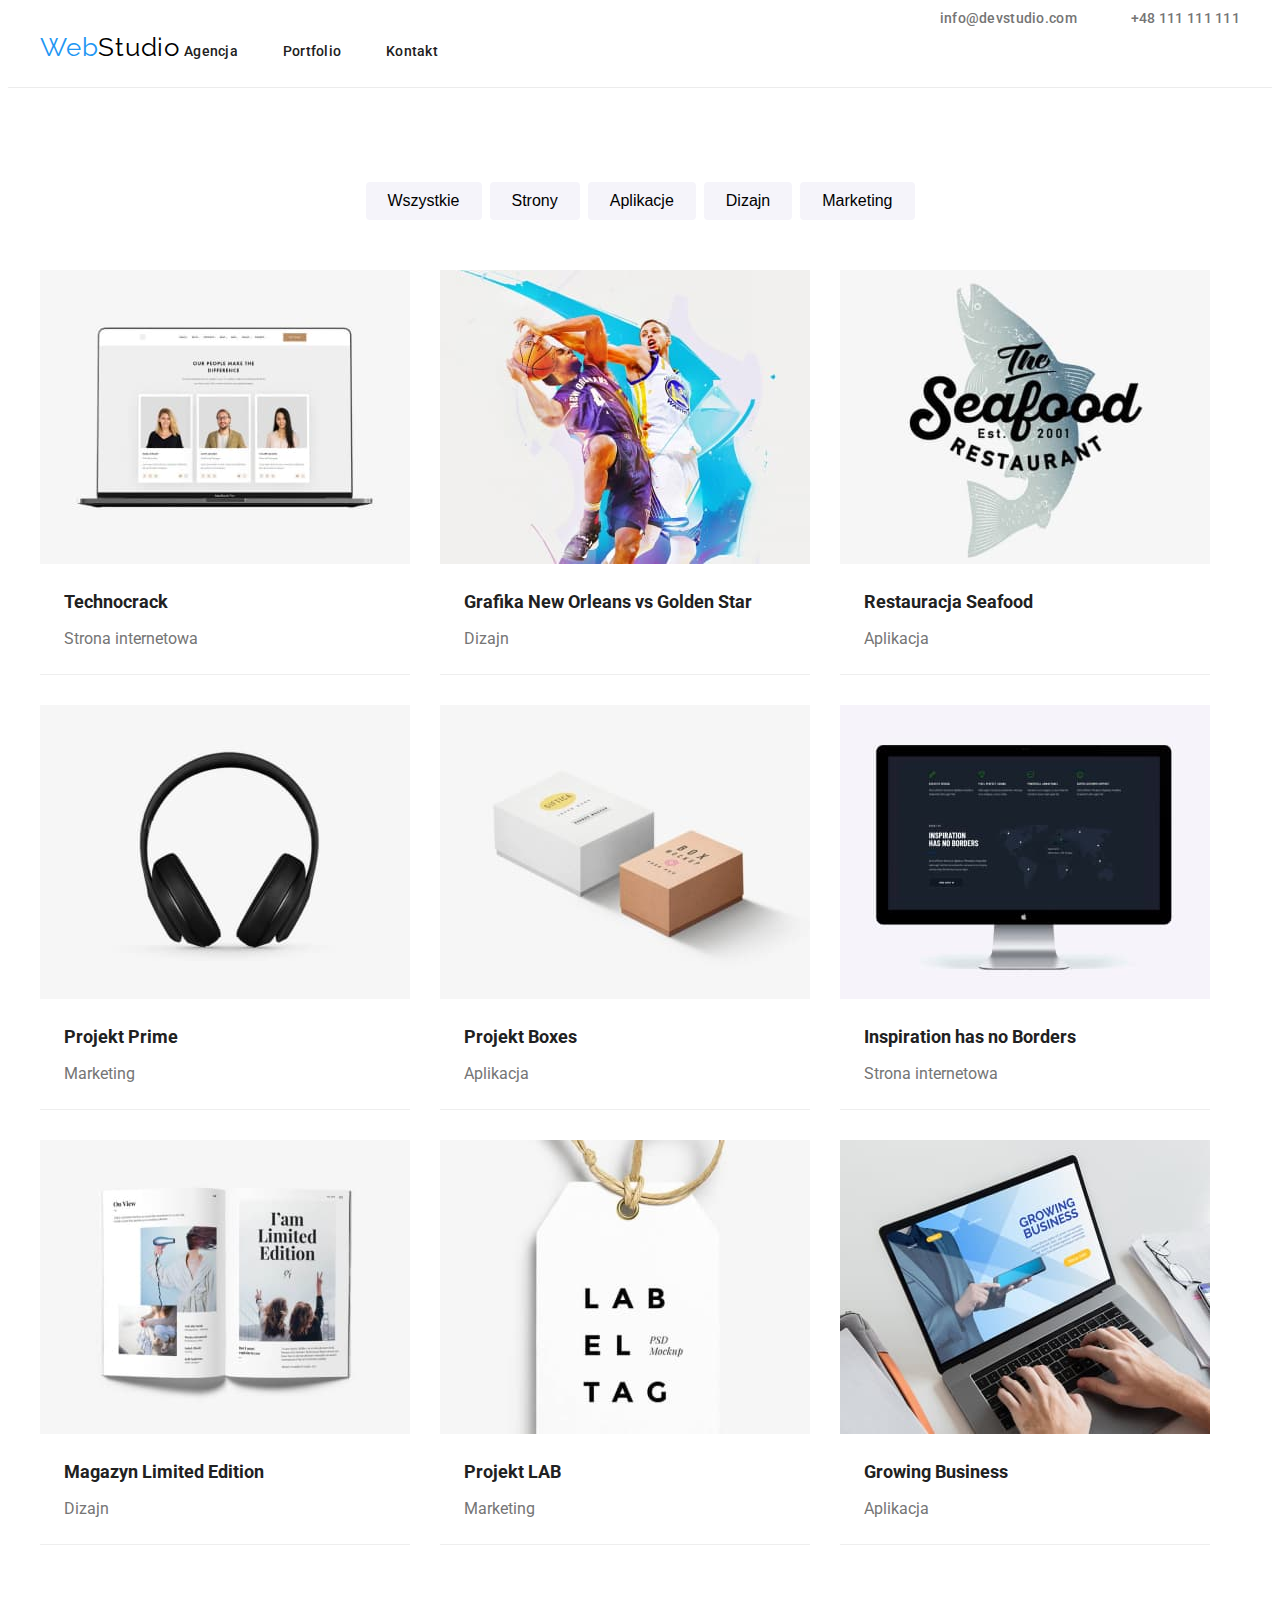
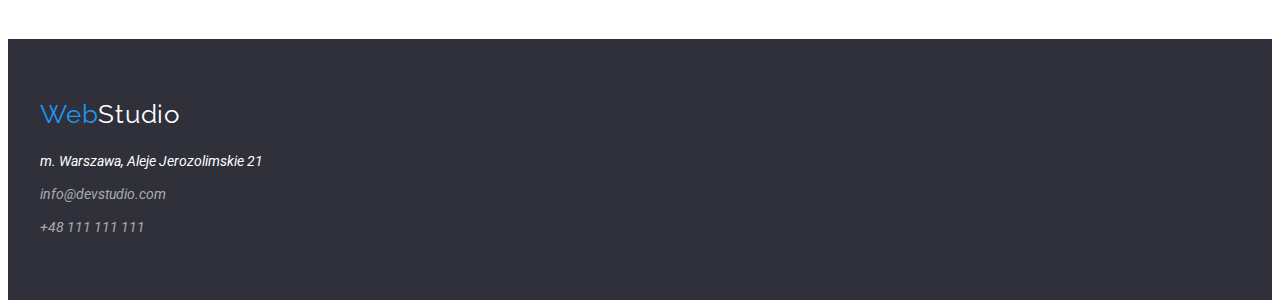
==== commit 769308c1: "mentor's comments applied" ====
--- a/portfolio.html
+++ b/portfolio.html
@@ -23,18 +23,26 @@
   <body>
     <header>
       <div class="container">
-        <a href="/" class="logo"><span class="logo-blue">Web</span>Studio</a>
-        <nav class="main-navigation">
-          <a href="index.html">Agencja</a>
-          <a href="portfolio.html">Portfolio </a>
-          <a href="/">Kontakt </a>
-        </nav>
-        <a href="mailto:info@devstudio.com" class="contact-information"
-          >info@devstudio.com</a
-        >
-        <a href="tel:+48111111111" class="contact-information"
-          >+48 111 111 111</a
-        >
+        <div class="entire-header">
+          <div class="header-left">
+            <a href="/" class="logo"
+              ><span class="logo-blue">Web</span>Studio</a
+            >
+            <nav class="main-navigation">
+              <a href="index.html">Agencja</a>
+              <a href="portfolio.html">Portfolio </a>
+              <a href="/">Kontakt </a>
+            </nav>
+          </div>
+          <div class="header-right">
+            <a href="mailto:info@devstudio.com" class="contact-information"
+              >info@devstudio.com</a
+            >
+            <a href="tel:+48111111111" class="contact-information"
+              >+48 111 111 111</a
+            >
+          </div>
+        </div>
       </div>
     </header>
     <main>
--- a/css/styles.css
+++ b/css/styles.css
@@ -6,7 +6,6 @@
   --white: #ffffff;
   --grey-background: #f5f4fa;
   --white-faded: rgba(255, 255, 255, 0.6);
-  width: 1600px;
 }
 header {
   border-bottom: 1px solid #ececec;
@@ -17,12 +16,15 @@
 }
 .container {
   width: 1200px;
-  margin-left: 200px;
-  margin-right: 200px;
+  margin: 0 auto;
   padding-inline: 15px;
 }
 .section {
   padding-block: 94px;
+}
+.entire-header {
+  display: flex;
+  justify-content: space-between;
 }
 .logo {
   font-family: "Raleway", sans-serif;
@@ -32,7 +34,6 @@
   display: inline-block;
   margin-top: 24px;
   margin-bottom: 25px;
-  margin-right: 93px;
   letter-spacing: 0.03em;
 }
 .logo-blue {
@@ -44,7 +45,7 @@
   display: inline-flex;
   width: 254px;
   justify-content: space-between;
-  margin-right: 371px;
+
   letter-spacing: 0.02em;
 }
 .main-navigation a {
@@ -116,7 +117,6 @@
 
 .articles {
   display: flex;
-  padding-block: 94px;
   justify-content: space-between;
 }
 
@@ -135,7 +135,6 @@
   margin-bottom: 0px;
 }
 .articles:last-child {
-  margin-right: 0px;
 }
 .section-title {
   font-size: 36px;
@@ -186,7 +185,9 @@
 }
 
 .filters {
-  margin-left: 295px;
+  display: flex;
+  justify-content: center;
+  gap: 8px;
   margin-bottom: 50px;
 }
 .filter-button {
